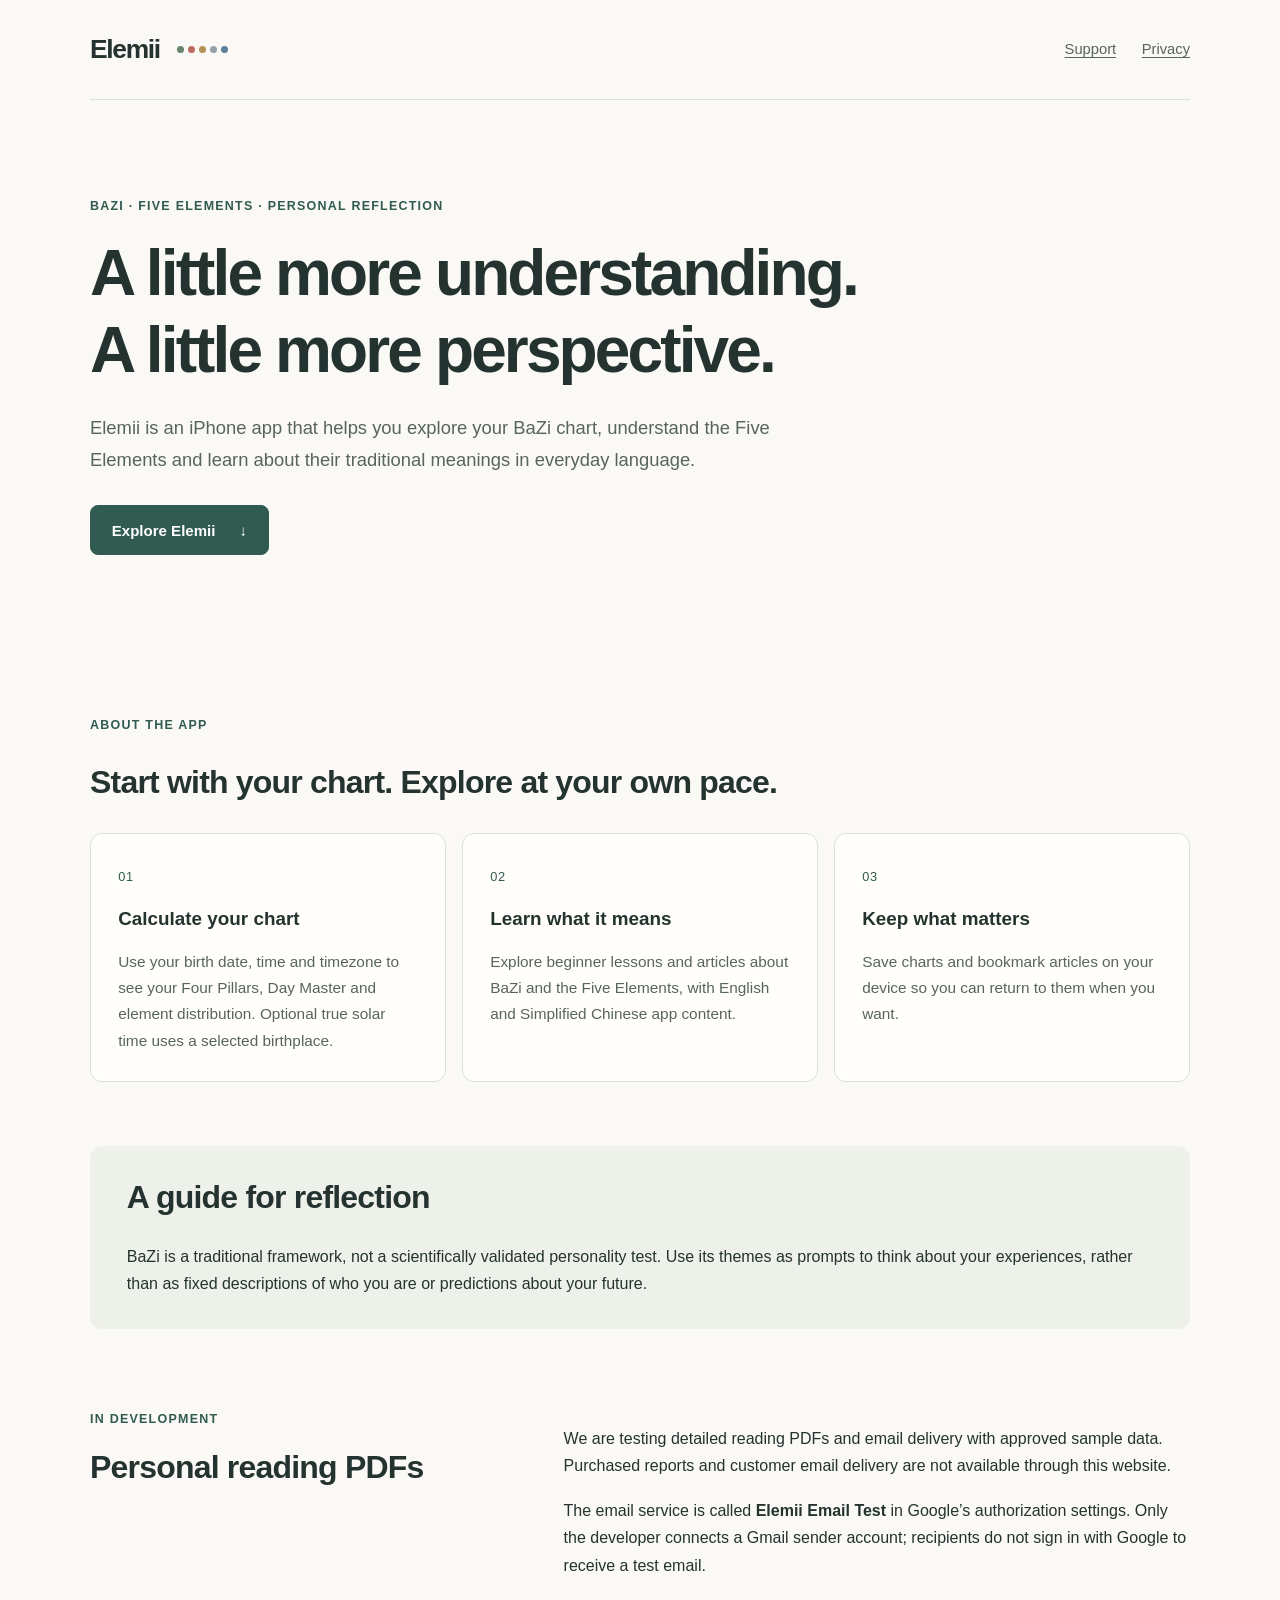
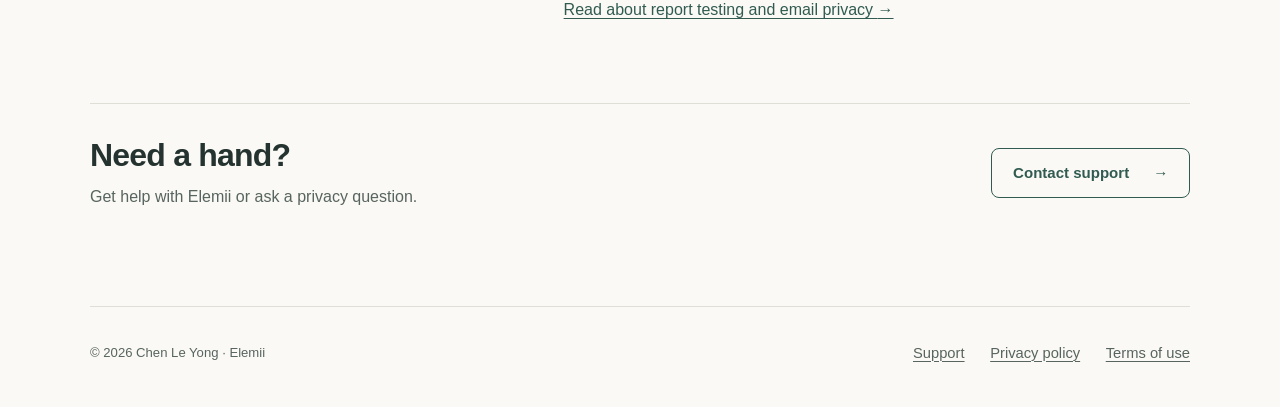
==== index.html @ 35e82c0c "Initial commit" ====
<!doctype html>
<html lang="en">
<head>
  <meta charset="utf-8">
  <meta name="viewport" content="width=device-width, initial-scale=1">
  <meta name="description" content="Elemii is an iPhone app for exploring BaZi charts, the Five Elements and traditional themes for personal reflection.">
  <!-- Google Search Console ownership verification. Keep this tag after verification. -->
  <meta name="google-site-verification" content="KrNtBixzUA-XeJLhUFb4iIisvm83Hkbp4ut1INCh5rQ" />
  <title>Elemii — BaZi &amp; the Five Elements</title>
  <link rel="stylesheet" href="styles.css">
</head>
<body>
  <a class="skip-link" href="#main">Skip to content</a>
  <header class="site-header">
    <a class="brand" href="index.html" aria-current="page">Elemii<span class="element-dots" aria-hidden="true"><i></i><i></i><i></i><i></i><i></i></span></a>
    <nav aria-label="Main navigation"><a href="support.html">Support</a><a href="privacy.html">Privacy</a></nav>
  </header>
  <main id="main">
    <section class="hero">
      <p class="eyebrow">BaZi · Five Elements · Personal reflection</p>
      <h1>A little more understanding.<br>A little more perspective.</h1>
      <p class="lead">Elemii is an iPhone app that helps you explore your BaZi chart, understand the Five Elements and learn about their traditional meanings in everyday language.</p>
      <a class="button" href="#about">Explore Elemii <span aria-hidden="true">↓</span></a>
    </section>
    <section id="about" aria-labelledby="about-title">
      <p class="eyebrow">About the app</p>
      <h2 id="about-title">Start with your chart. Explore at your own pace.</h2>
      <div class="cards">
        <article class="card"><span class="number" aria-hidden="true">01</span><h3>Calculate your chart</h3><p>Use your birth date, time and timezone to see your Four Pillars, Day Master and element distribution. Optional true solar time uses a selected birthplace.</p></article>
        <article class="card"><span class="number" aria-hidden="true">02</span><h3>Learn what it means</h3><p>Explore beginner lessons and articles about BaZi and the Five Elements, with English and Simplified Chinese app content.</p></article>
        <article class="card"><span class="number" aria-hidden="true">03</span><h3>Keep what matters</h3><p>Save charts and bookmark articles on your device so you can return to them when you want.</p></article>
      </div>
    </section>
    <section class="note" aria-labelledby="reflection-title">
      <h2 id="reflection-title">A guide for reflection</h2>
      <p>BaZi is a traditional framework, not a scientifically validated personality test. Use its themes as prompts to think about your experiences, rather than as fixed descriptions of who you are or predictions about your future.</p>
    </section>
    <section class="split" aria-labelledby="report-title">
      <div><p class="eyebrow">In development</p><h2 id="report-title">Personal reading PDFs</h2></div>
      <div><p>We are testing detailed reading PDFs and email delivery with approved sample data. Purchased reports and customer email delivery are not available through this website.</p><p>The email service is called <strong>Elemii Email Test</strong> in Google’s authorization settings. Only the developer connects a Gmail sender account; recipients do not sign in with Google to receive a test email.</p><a href="privacy.html#report-tests">Read about report testing and email privacy <span aria-hidden="true">→</span></a></div>
    </section>
    <section class="contact-strip" aria-labelledby="contact-title"><div><h2 id="contact-title">Need a hand?</h2><p>Get help with Elemii or ask a privacy question.</p></div><a class="button secondary" href="support.html">Contact support <span aria-hidden="true">→</span></a></section>
  </main>
  <footer class="site-footer"><span>© 2026 Chen Le Yong · Elemii</span><nav aria-label="Footer"><a href="support.html">Support</a><a href="privacy.html">Privacy policy</a><a href="terms.html">Terms of use</a></nav></footer>
</body>
</html>
---- styles.css ----
:root {
  color-scheme: light;
  --paper: #faf9f5;
  --ink: #24332f;
  --muted: #58645f;
  --line: #dedfd5;
  --accent: #315b51;
  --tint: #eef1e9;
}
* { box-sizing: border-box; }
html { scroll-padding-top: 2rem; }
body { margin: 0; background: var(--paper); color: var(--ink); font: 1rem/1.7 -apple-system, BlinkMacSystemFont, "Segoe UI", sans-serif; }
a { color: var(--accent); text-underline-offset: .2em; text-decoration-thickness: 1px; }
a:hover { text-decoration-thickness: 2px; }
a:focus-visible { outline: 3px solid var(--accent); outline-offset: 5px; border-radius: 3px; }
.site-header, main, .site-footer { width: min(1100px, calc(100% - 4rem)); margin-inline: auto; }
.site-header { display: flex; align-items: center; justify-content: space-between; min-height: 100px; gap: 1.5rem; border-bottom: 1px solid var(--line); }
.brand { display: inline-flex; align-items: center; gap: 1.1rem; color: var(--ink); font-size: 1.65rem; font-weight: 650; letter-spacing: -.05em; text-decoration: none; }
nav { display: flex; align-items: center; flex-wrap: wrap; gap: 1.6rem; }
nav a { display: inline-flex; align-items: center; min-height: 44px; color: var(--muted); font-size: .92rem; }
nav a[aria-current="page"] { color: var(--ink); font-weight: 650; }
.element-dots { display: flex; gap: 4px; }
.element-dots i { width: 7px; height: 7px; border-radius: 50%; background: #68866b; }
.element-dots i:nth-child(2) { background: #bc6960; }
.element-dots i:nth-child(3) { background: #b29154; }
.element-dots i:nth-child(4) { background: #959fa7; }
.element-dots i:nth-child(5) { background: #5c7f9e; }
.hero { padding: 6rem 0; max-width: 870px; }
.eyebrow { color: var(--accent); font-size: .78rem; font-weight: 650; letter-spacing: .1em; text-transform: uppercase; }
h1, h2, h3 { line-height: 1.2; text-wrap: balance; }
h1 { margin: 1rem 0 1.5rem; font-size: clamp(2.3rem, 5.1vw, 4rem); font-weight: 550; letter-spacing: -.045em; }
h2 { font-size: clamp(1.45rem, 2.5vw, 2rem); font-weight: 550; letter-spacing: -.025em; }
h3 { font-size: 1.18rem; font-weight: 600; }
p { margin: 0 0 1.1rem; }
.lead { max-width: 710px; color: var(--muted); font-size: 1.15rem; }
.button { display: inline-flex; justify-content: center; align-items: center; gap: 1.5rem; min-height: 48px; padding: .7rem 1.3rem; margin-top: .8rem; border: 1px solid var(--accent); border-radius: 8px; background: var(--accent); color: white; font-size: .94rem; font-weight: 550; text-decoration: none; }
.button:hover { background: #24473f; }
.button.secondary { margin: 0; background: transparent; color: var(--accent); }
.button.secondary:hover { background: #e3e8dc; }
main > section { margin-bottom: 4rem; }
.cards { display: grid; grid-template-columns: repeat(3, 1fr); gap: 1rem; margin-top: 2rem; }
.card { padding: 1.7rem; border: 1px solid var(--line); border-radius: 12px; background: #fffefa; }
.card p { margin-bottom: 0; color: var(--muted); font-size: .96rem; }
.number { color: var(--accent); font-size: .8rem; letter-spacing: .06em; }
.note { padding: 2rem 2.3rem; border-radius: 12px; background: var(--tint); }
.note h2 { margin-top: 0; }
.note p:last-child { margin-bottom: 0; }
.split { display: grid; grid-template-columns: 1fr 1.5fr; gap: 3.5rem; padding-block: 1rem; }
.split h2 { margin-top: .6rem; }
.split > div:last-child { padding-top: 1rem; }
.contact-strip { display: flex; justify-content: space-between; align-items: center; gap: 2rem; padding: 2rem 0; border-top: 1px solid var(--line); }
.contact-strip h2 { margin-top: 0; margin-bottom: .5rem; }
.contact-strip p { margin-bottom: 0; color: var(--muted); }
.site-footer { display: flex; justify-content: space-between; align-items: center; flex-wrap: wrap; gap: 1rem; padding-block: 1.5rem 2rem; border-top: 1px solid var(--line); font-size: .82rem; color: var(--muted); }
.document { max-width: 760px; padding-block: 4rem; }
.document h1 { font-size: clamp(2.3rem, 5vw, 3rem); }
.document section { margin-block: 2.5rem; }
.document h2 { font-size: 1.4rem; margin-bottom: 1rem; }
.document .note { margin-block: 2rem; }
.updated { color: var(--muted); font-size: .9rem; margin-top: -.5rem; margin-bottom: 2rem; }
.email-link { font-size: 1.15rem; overflow-wrap: anywhere; }
.back-link { display: inline-block; margin-top: 1.5rem; padding-block: .5rem; }
.skip-link { position: absolute; top: -100px; left: 1rem; padding: .7rem 1rem; background: white; z-index: 2; }
.skip-link:focus { top: 1rem; }
@media (max-width: 700px) {
  .site-header, main, .site-footer { width: calc(100% - 2.5rem); }
  .site-header { min-height: 84px; gap: .75rem; }
  .brand { gap: .7rem; font-size: 1.4rem; }
  .site-header nav { gap: 1rem; }
  .hero { padding: 3.5rem 0 2rem; }
  .cards, .split { grid-template-columns: 1fr; }
  .split { gap: .3rem; }
  .card { padding: 1.4rem; }
  .note { padding: 1.5rem; }
  main > section { margin-bottom: 2.5rem; }
  .contact-strip { align-items: flex-start; flex-direction: column; gap: 1rem; }
  .document { padding-block: 2.5rem; }
  .site-footer { align-items: flex-start; flex-direction: column; }
  .site-footer nav { gap: 1.2rem; }
}
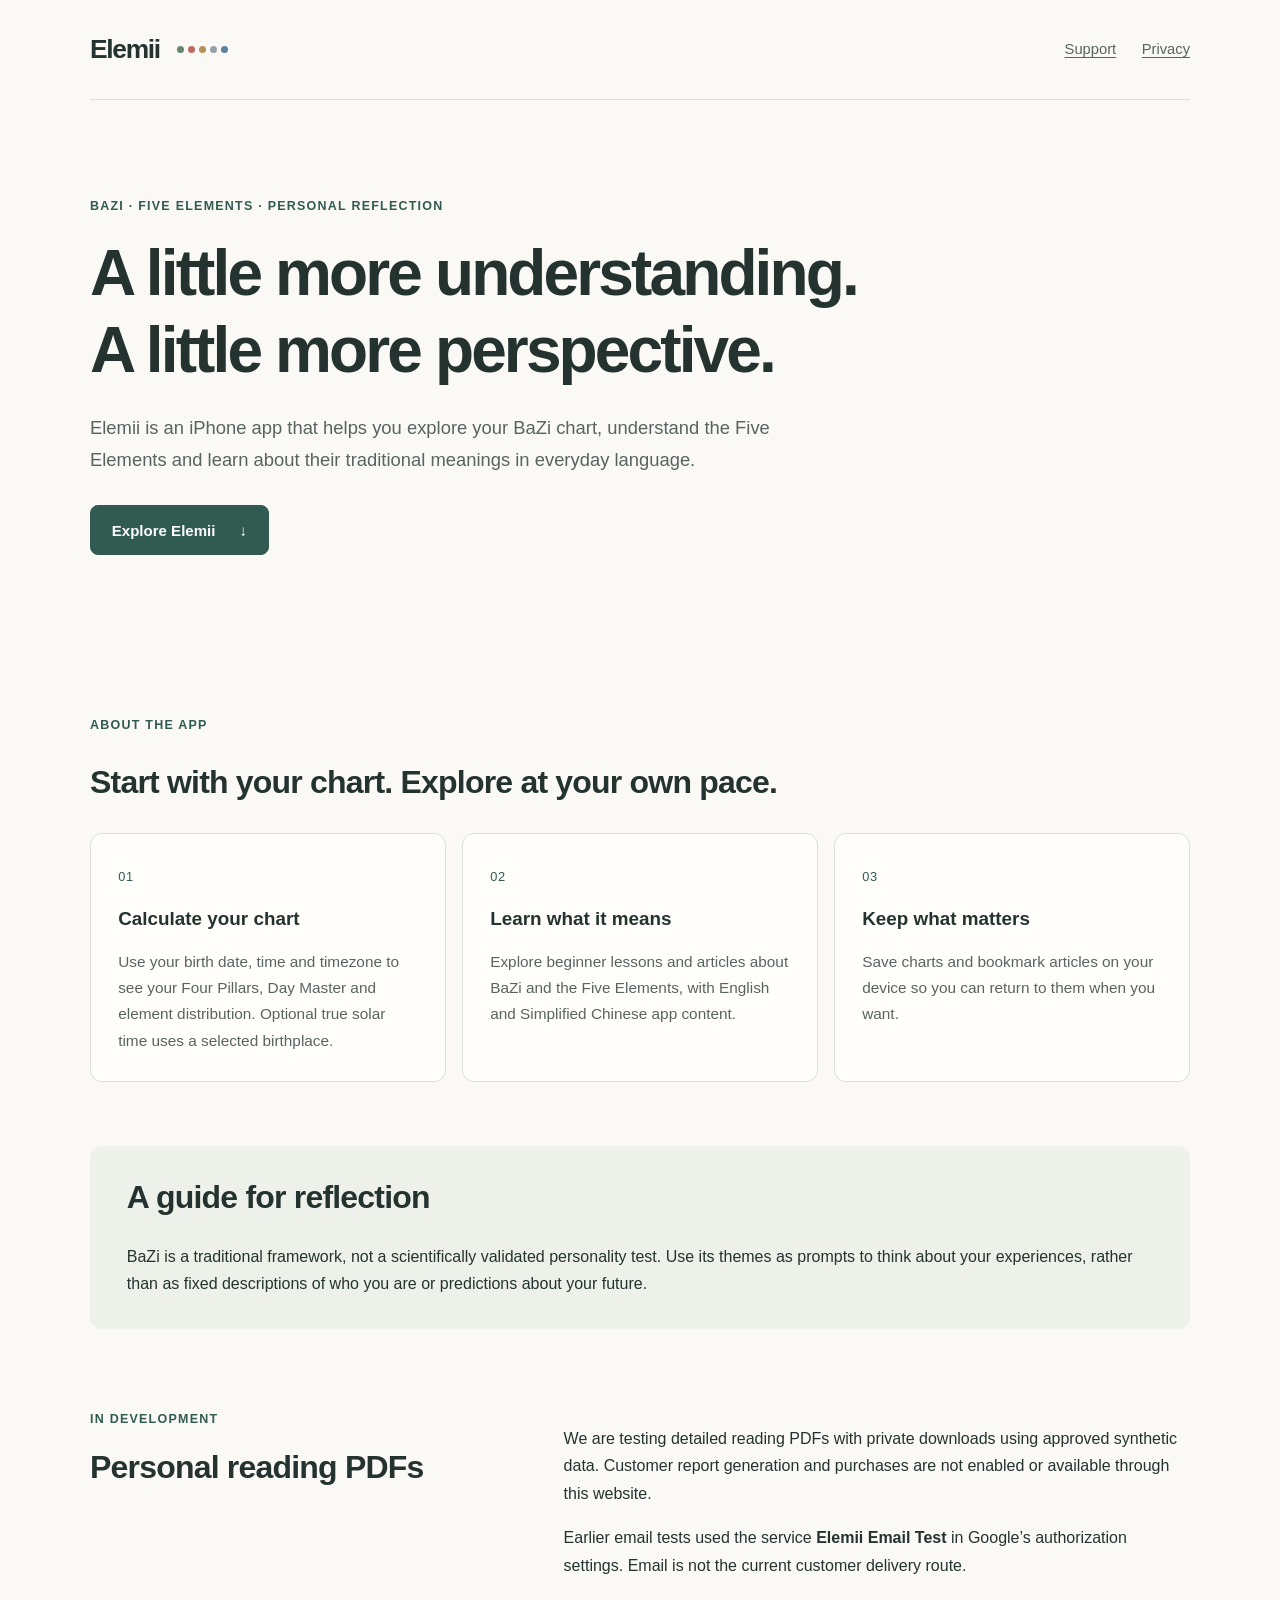
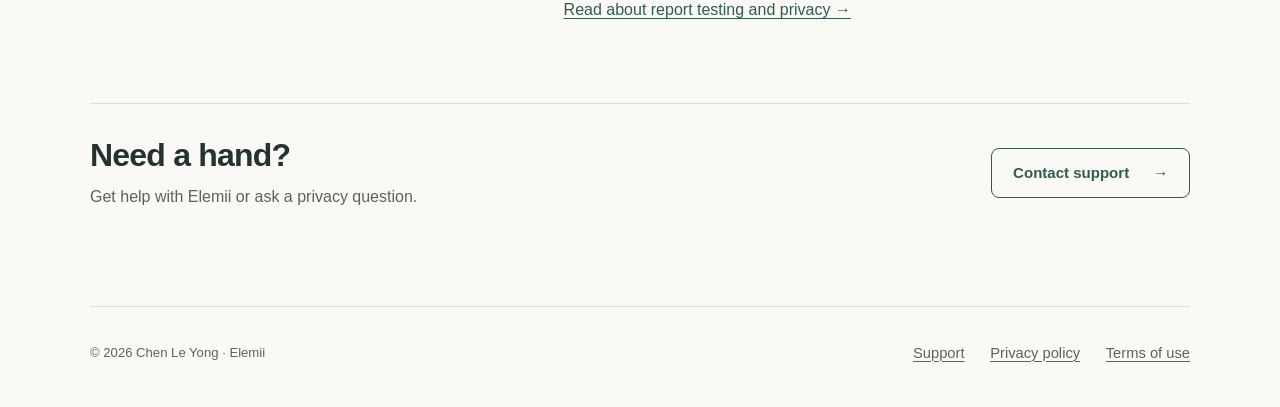
==== commit 35d3968b: "update refund related stuff" ====
--- a/index.html
+++ b/index.html
@@ -37,7 +37,7 @@
     </section>
     <section class="split" aria-labelledby="report-title">
       <div><p class="eyebrow">In development</p><h2 id="report-title">Personal reading PDFs</h2></div>
-      <div><p>We are testing detailed reading PDFs and email delivery with approved sample data. Purchased reports and customer email delivery are not available through this website.</p><p>The email service is called <strong>Elemii Email Test</strong> in Google’s authorization settings. Only the developer connects a Gmail sender account; recipients do not sign in with Google to receive a test email.</p><a href="privacy.html#report-tests">Read about report testing and email privacy <span aria-hidden="true">→</span></a></div>
+      <div><p>We are testing detailed reading PDFs with private downloads using approved synthetic data. Customer report generation and purchases are not enabled or available through this website.</p><p>Earlier email tests used the service <strong>Elemii Email Test</strong> in Google’s authorization settings. Email is not the current customer delivery route.</p><a href="privacy.html#report-tests">Read about report testing and privacy <span aria-hidden="true">→</span></a></div>
     </section>
     <section class="contact-strip" aria-labelledby="contact-title"><div><h2 id="contact-title">Need a hand?</h2><p>Get help with Elemii or ask a privacy question.</p></div><a class="button secondary" href="support.html">Contact support <span aria-hidden="true">→</span></a></section>
   </main>
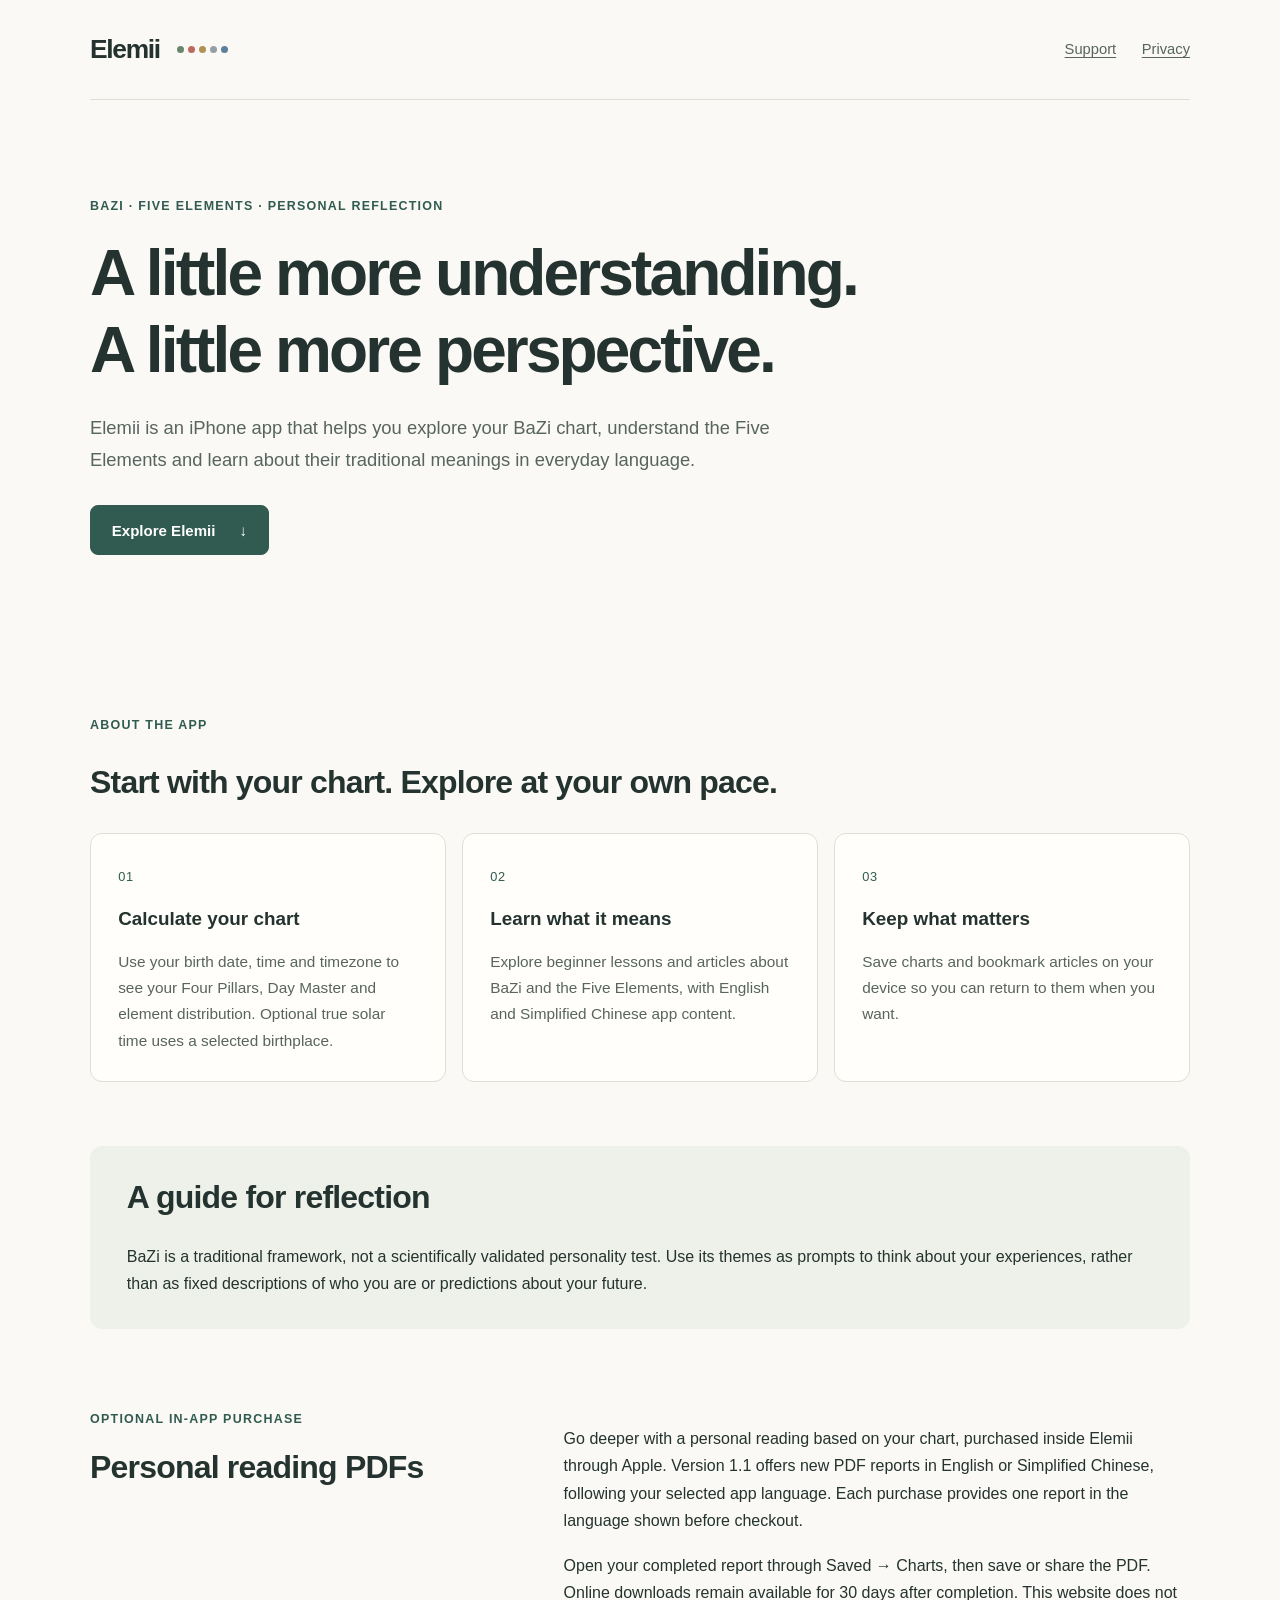
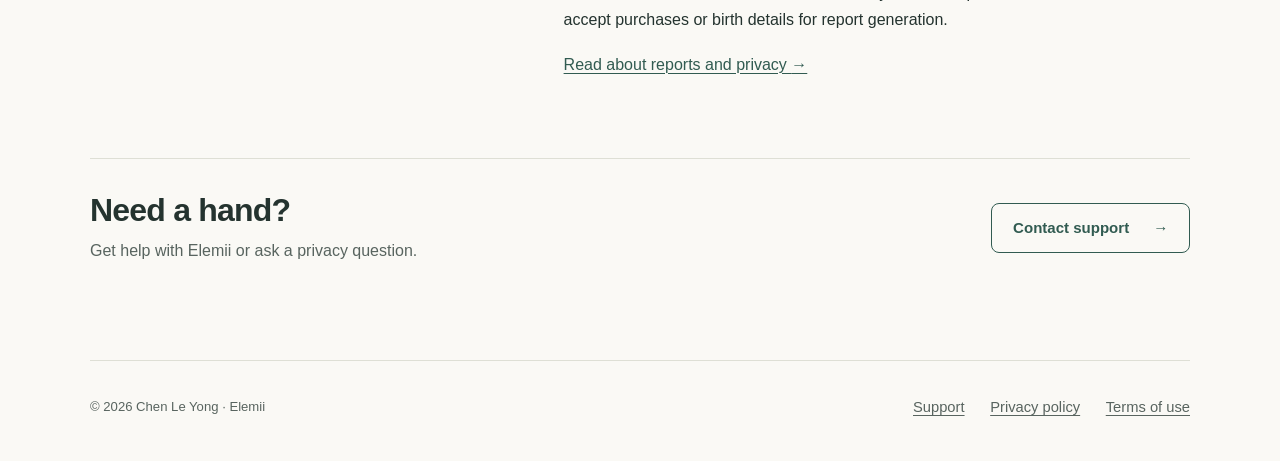
==== commit 9de28691: "update chinese PDF" ====
--- a/index.html
+++ b/index.html
@@ -36,8 +36,8 @@
       <p>BaZi is a traditional framework, not a scientifically validated personality test. Use its themes as prompts to think about your experiences, rather than as fixed descriptions of who you are or predictions about your future.</p>
     </section>
     <section class="split" aria-labelledby="report-title">
-      <div><p class="eyebrow">In development</p><h2 id="report-title">Personal reading PDFs</h2></div>
-      <div><p>We are testing detailed reading PDFs with private downloads using approved synthetic data. Customer report generation and purchases are not enabled or available through this website.</p><p>Earlier email tests used the service <strong>Elemii Email Test</strong> in Google’s authorization settings. Email is not the current customer delivery route.</p><a href="privacy.html#report-tests">Read about report testing and privacy <span aria-hidden="true">→</span></a></div>
+      <div><p class="eyebrow">Optional in-app purchase</p><h2 id="report-title">Personal reading PDFs</h2></div>
+      <div><p>Go deeper with a personal reading based on your chart, purchased inside Elemii through Apple. Version 1.1 offers new PDF reports in English or Simplified Chinese, following your selected app language. Each purchase provides one report in the language shown before checkout.</p><p>Open your completed report through Saved → Charts, then save or share the PDF. Online downloads remain available for 30 days after completion. This website does not accept purchases or birth details for report generation.</p><a href="privacy.html#report-tests">Read about reports and privacy <span aria-hidden="true">→</span></a></div>
     </section>
     <section class="contact-strip" aria-labelledby="contact-title"><div><h2 id="contact-title">Need a hand?</h2><p>Get help with Elemii or ask a privacy question.</p></div><a class="button secondary" href="support.html">Contact support <span aria-hidden="true">→</span></a></section>
   </main>
